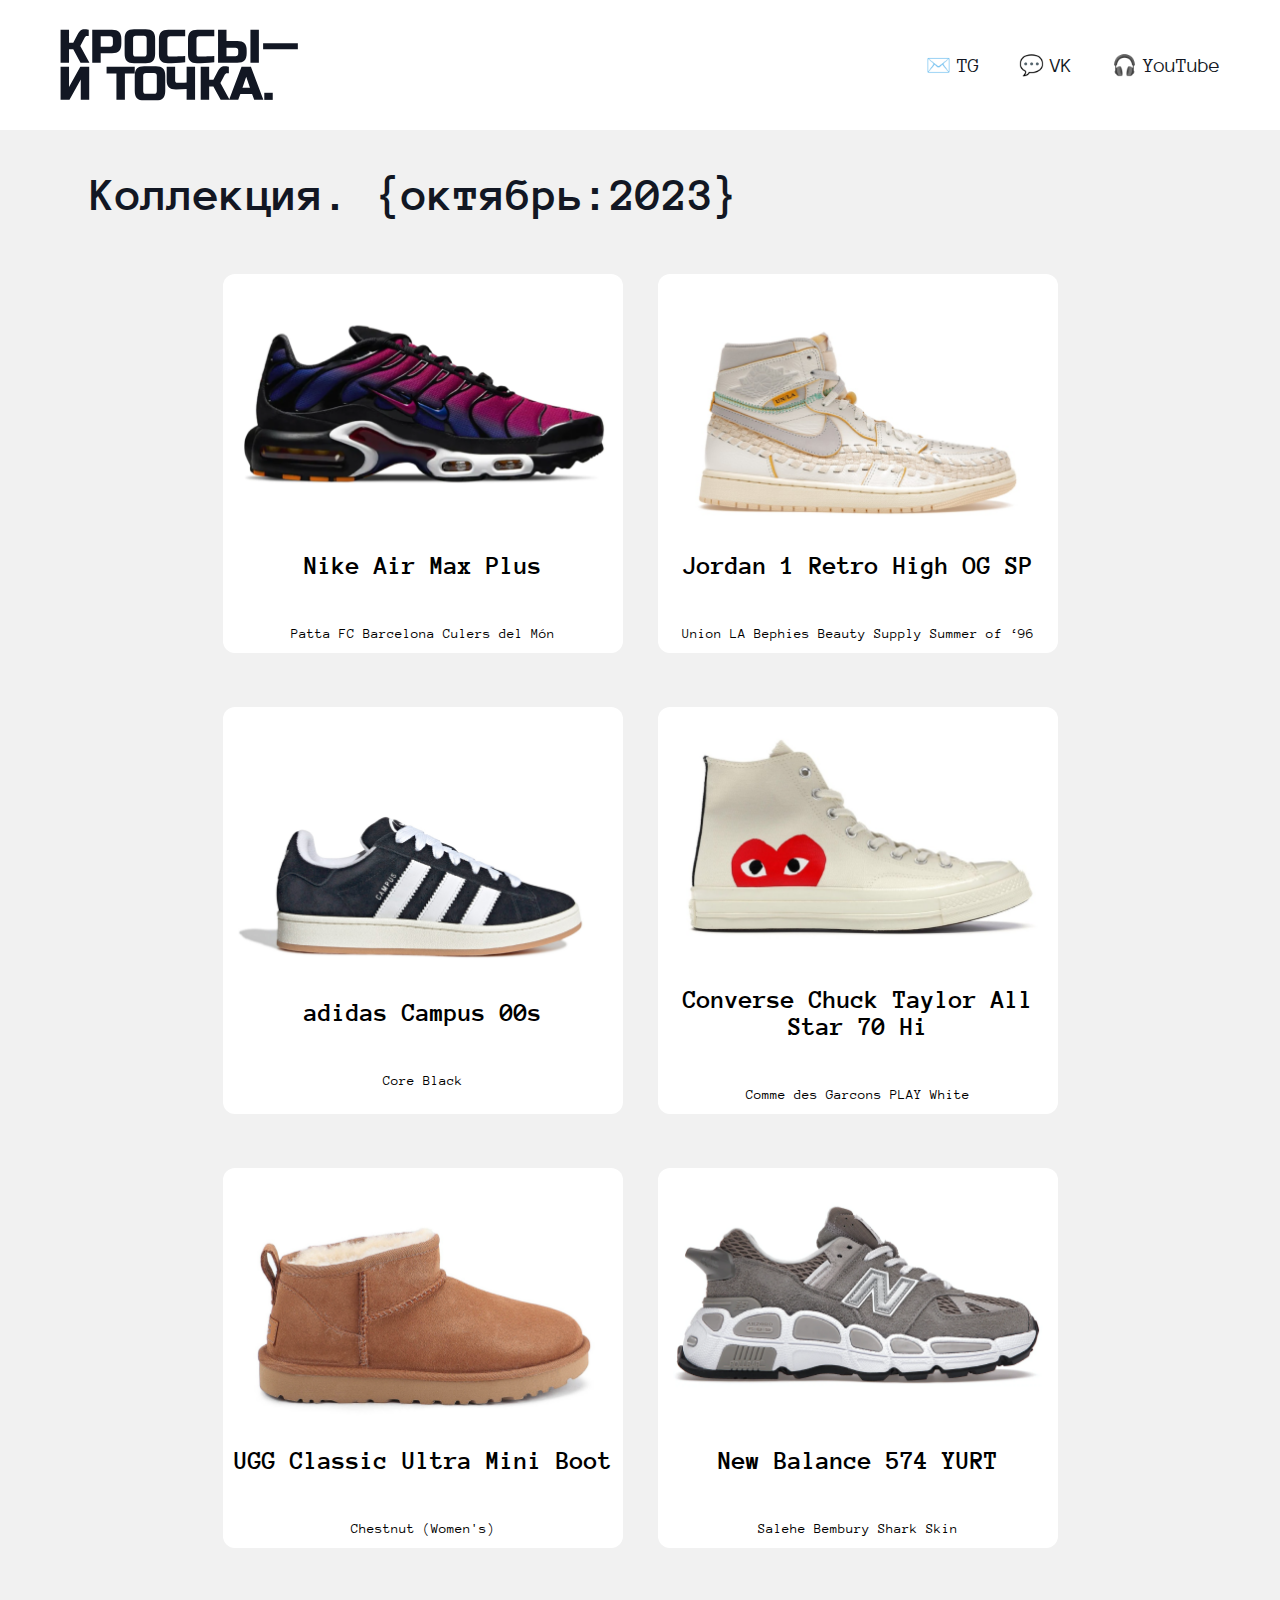
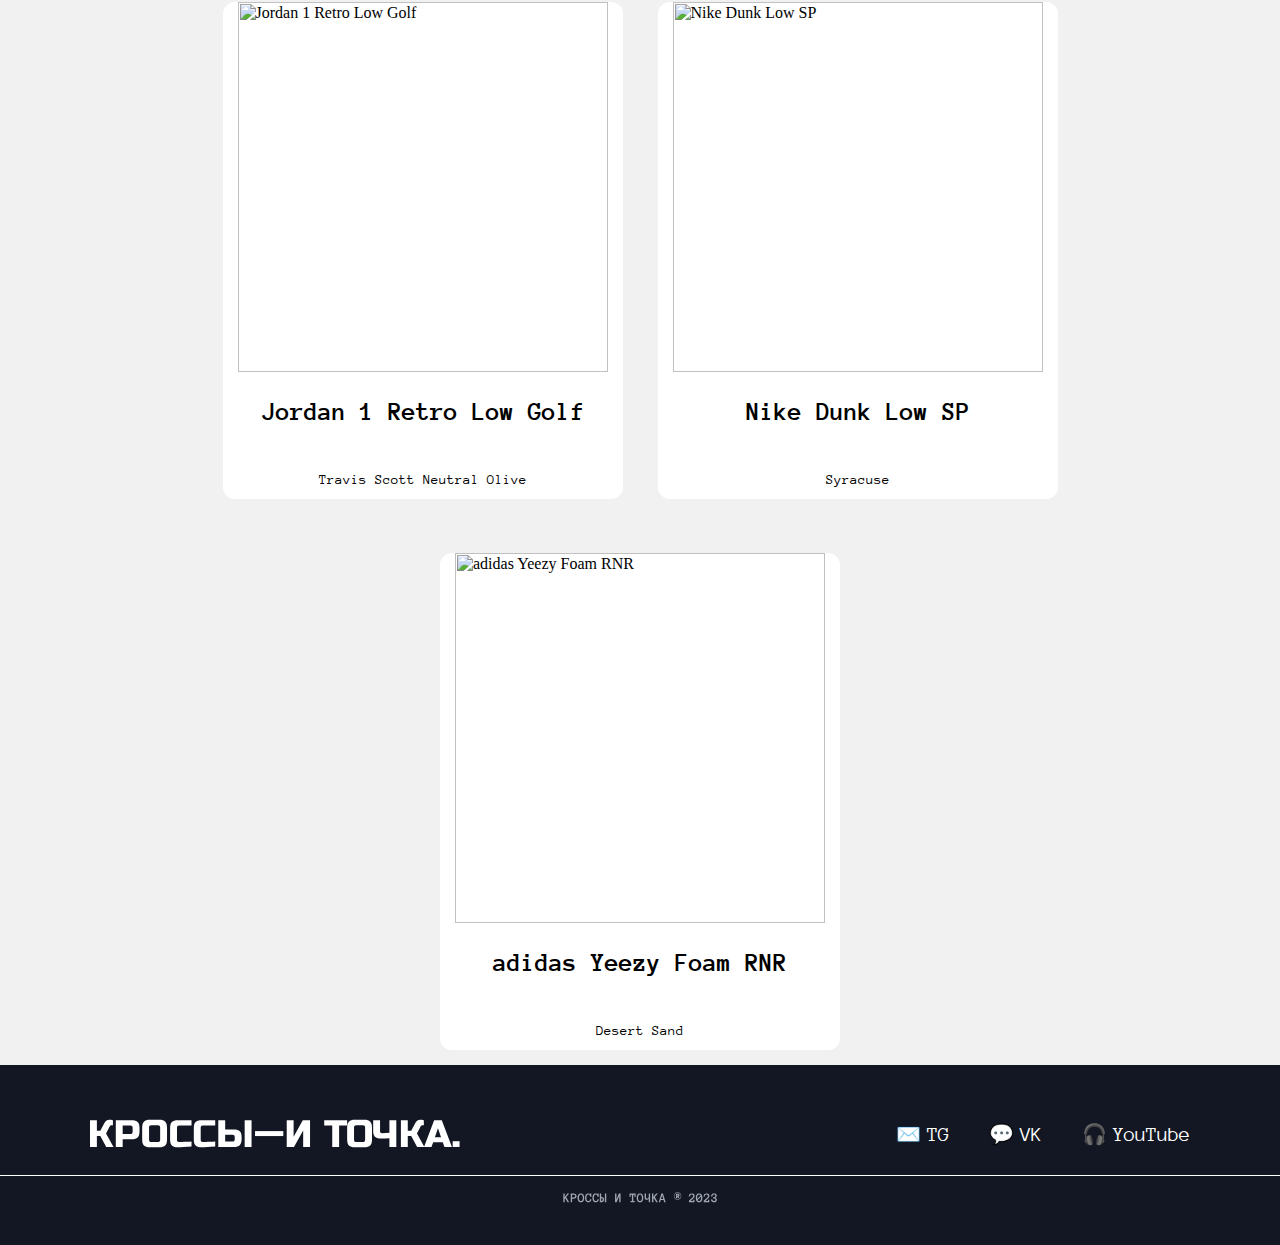
==== index.html @ 6ede8986 "frst webPage" ====
<html lang="ru">
  <head>
    <meta charset="UTF-8">
    <meta name="viewport" content="width=device-width, initial-scale=1.0">
    <title>Кроссы — и точка</title>
    <link rel="stylesheet" href="style.css"/>
  </head>
  <body>

    <header>
        <img src="pictures\logo (2).svg" alt="logo2" class="title">
        <ul class="social-links">
          <li> <span class="smiley">✉️</span> <a href="https://t.me/bepsicki">TG</a></li>
          <li> <span class="smiley">💬</span> <a href="https://vk.com/toowee">VK</a></li>        
          <li> <span class="smiley">🎧</span> <a href="https://music.yandex.ru/users/bytoowee/playlists/3">YouTube</a></li>
      </ul>
    </header>

    <section class = "main">
      <h2 class="subtitle">Коллекция. {октябрь:2023}</h2>
      <div class = "content__cards">  
        <div class="container">
          <img alt="" src="pictures\image 3.png" class="container__image" />
            <div class="card__info">
              <h3 class="container__title">Nike Air Max Plus</h3>
              <p class="container__text">Patta FC Barcelona Culers del Món</p>
            </div>
        </div>
        <div class="container">
          <img alt="" src="pictures\image 3 (5).png" class="container__image" />
            <div class="card__info">
              <h3 class="container__title">Jordan 1 Retro High OG SP</h3>
              <p class="container__text">Union LA Bephies Beauty Supply Summer of ‘96</p>
            </div>
        </div>
        <div class="container">
          <img alt="" src="pictures\image 3 (2).png" class="container__image" />
            <div class="card__info">
              <h3 class="container__title">adidas Campus 00s</h3>
              <p class="container__text">Core Black</p>
            </div>
        </div>
        <div class="container">
          <img alt="" src="pictures\image 3 (3).png" class="container__image" />
            <div class="card__info">
              <h3 class="container__title">Converse Chuck Taylor All Star 70 Hi</h3>
              <p class="container__text">Comme des Garcons PLAY White</p>
            </div>
        </div>
        <div class="container">
          <img alt="" src="pictures\image 3 (6).png" class="container__image" />
            <div class="card__info">
              <h3 class="container__title">UGG Classic Ultra Mini Boot</h3>
              <p class="container__text">Chestnut (Women's)</p>
            </div>
        </div>
        <div class="container">
          <img alt="" src="pictures\image 3 (4).png" class="container__image" />
            <div class="card__info">
              <h3 class="container__title">New Balance 574 YURT</h3>
              <p class="container__text">Salehe Bembury Shark Skin</p>
            </div>
        </div>
        <div class="container">
          <img alt="Jordan 1 Retro Low Golf" src="https://sandbox-teens.practicum-team.ru/tasks/03-more-html-and-css-sprint/01-flex-sandboxes/07-training/sandbox-01/pre/images/1.png" class="container__image" />
            <div class="card__info">
              <h3 class="container__title">Jordan 1 Retro Low Golf</h3>
              <p class="container__text">Travis Scott Neutral Olive</p>
            </div>
        </div>
        <div class="container">
          <img alt="Nike Dunk Low SP" src="https://sandbox-teens.practicum-team.ru/tasks/03-more-html-and-css-sprint/01-flex-sandboxes/07-training/sandbox-01/pre/images/2.png" class="container__image" />
            <div class="card__info">
              <h3 class="container__title">Nike Dunk Low SP</h3>
              <p class="container__text">Syracuse</p>
            </div>
        </div>
        <div class="container">
          <img alt="adidas Yeezy Foam RNR" src="https://sandbox-teens.practicum-team.ru/tasks/03-more-html-and-css-sprint/01-flex-sandboxes/07-training/sandbox-01/pre/images/3.png" class="container__image" />
            <div class="card__info">
              <h3 class="container__title">adidas Yeezy Foam RNR</h3>
              <p class="container__text">Desert Sand</p>
            </div>     
        </div>
      </div>
    </section>

    <footer>
      <div class="footer__container">
        <div class="footer__first">
            <img src="pictures\logo (1).svg" alt="logo1" class = "subtitle_footer">
            <ul class="social-links2">
              <li> <span class="smiley">✉️</span> <a href="https://t.me/bepsicki">TG</a></li>
              <li> <span class="smiley">💬</span> <a href="https://vk.com/toowee">VK</a></li>        
              <li> <span class="smiley">🎧</span> <a href="https://music.yandex.ru/users/bytoowee/playlists/3">YouTube</a></li>
            </ul>
        </div>
        <div class="footer__second">
          <img src="pictures\КРОССЫ И ТОЧКА  2023.svg" alt="logo3" class="footer2">
        </div>   
      </div>
      
    </footer>

  </body>
</html>
---- style.css ----
@font-face {
    font-family: "Anonymous Pro";
    src: url(fonts/AnonymousPro-Bold.ttf);
    font-weight: 700;
}

@font-face {
  font-family: "Anonymous Pro";
  src: url(fonts/AnonymousPro-Regular.ttf);
}

h1 {
    font-family: "Anonymous Pro", sans-serif;
    color: rgb(230, 230, 230);
    font-size: 56px;
}

h2 {
  font-family: "Anonymous Pro", sans-serif;
	font-size: 48px;
}

.container {
	display: inline-block;
	margin: 15px;
}

h3 {
  font-family: "Anonymous Pro", sans-serif;
	font-size: 26px;
}

p {
  font-family: "Anonymous Pro", sans-serif;
  font-size: 14px;
}

img {
	width: 370px;
}

.title{
  margin-right: 39%;
  width: auto;
  height: 55%;
}

header{
  display: flex;
  flex-direction: row;
  justify-content: center; 
  align-items: center; 
  background-image: url("https://i.pinimg.com/originals/46/1c/ce/461cce21eba7c92d45b65b0ac9b56435.gif");
  background-size: cover;
  width: 100%; 
  height: 130px; 
  padding: 0; 
  position: relative; 
  
}
.social-links {
  list-style: none;
  padding: 0;
  display: flex;
  gap: 40px; /* Расстояние между ссылками */
  margin-left: 10%;
}
.social-links2 {
  list-style: none;
  padding: 0;
  display: flex;
  gap: 40px; /* Расстояние между ссылками */
  margin-right: 7%;
}
.social-links li a {
  text-decoration: none;
  font-family: "Anonymous Pro", sans-serif;
  color: rgba(18, 23, 35, 1);
  font-size: 21px;
}
.social-links2 li a {
  text-decoration: none;
  font-family: "Anonymous Pro", sans-serif;
  color: rgb(255, 255, 255);
  font-size: 21px;
}
.smiley {
  font-size: 20px; 
  margin-right: 2px; /* Промежуток между смайликом и текстом */
}

body{
  margin: 0;
  padding: 0;
}

.main{
  display: flex;
  flex-direction: column;
  flex: 1 1 auto;
  background-color: rgba(241, 241, 241, 1);
}
.subtitle{
  color: rgba(18, 23, 35, 1);
  justify-content:center;
  margin-left: 7%;
}
.content__cards{
  display: flex;
  flex-wrap: wrap;
  width: 100%;
  row-gap: 24px;
  column-gap: 5px;
  justify-content: center;
}
.container{
  display: flex;
  flex-direction: column;
  align-items: center;
  justify-content: center;
  width: 100%;
  max-width: 400px;
  background-color: white;
  border-radius: 12px;
}
.card__info{
  width: 100%; 
  display: flex;
  flex-direction: column;
  align-items: center;
  justify-content: center;
  gap: 10px;
  text-align: center;
  border-radius: 14px;
  background: white;
  min-height: 120px;
}

.container__text{
  line-height: 10px;
}

footer {
  width: 100%;
  height: 20%;
  display: flex;
  justify-content: center;
  background-color:rgba(18, 23, 35, 1);
  align-items: center;
  justify-content:center;
}
.footer__container {
  display: flex;
  flex-direction: column;
  justify-content: center;
  width: 100%;
}

.footer__first {
  display: flex;
  flex-direction: row;
  justify-content: space-between;
}

.footer__second {
  display: flex;
  justify-content: space-around;
  border-top: 1px solid white;
  color: grey;
  margin-top: 1%;
} 
.subtitle_footer{
  color: rgb(230, 230, 230);
  margin-left: 7%;
}
.footer2{
  height: auto;
  width: 12%;
  justify-content: center;
  margin-top: 1.3%;
}

a {
  text-decoration: none;
}
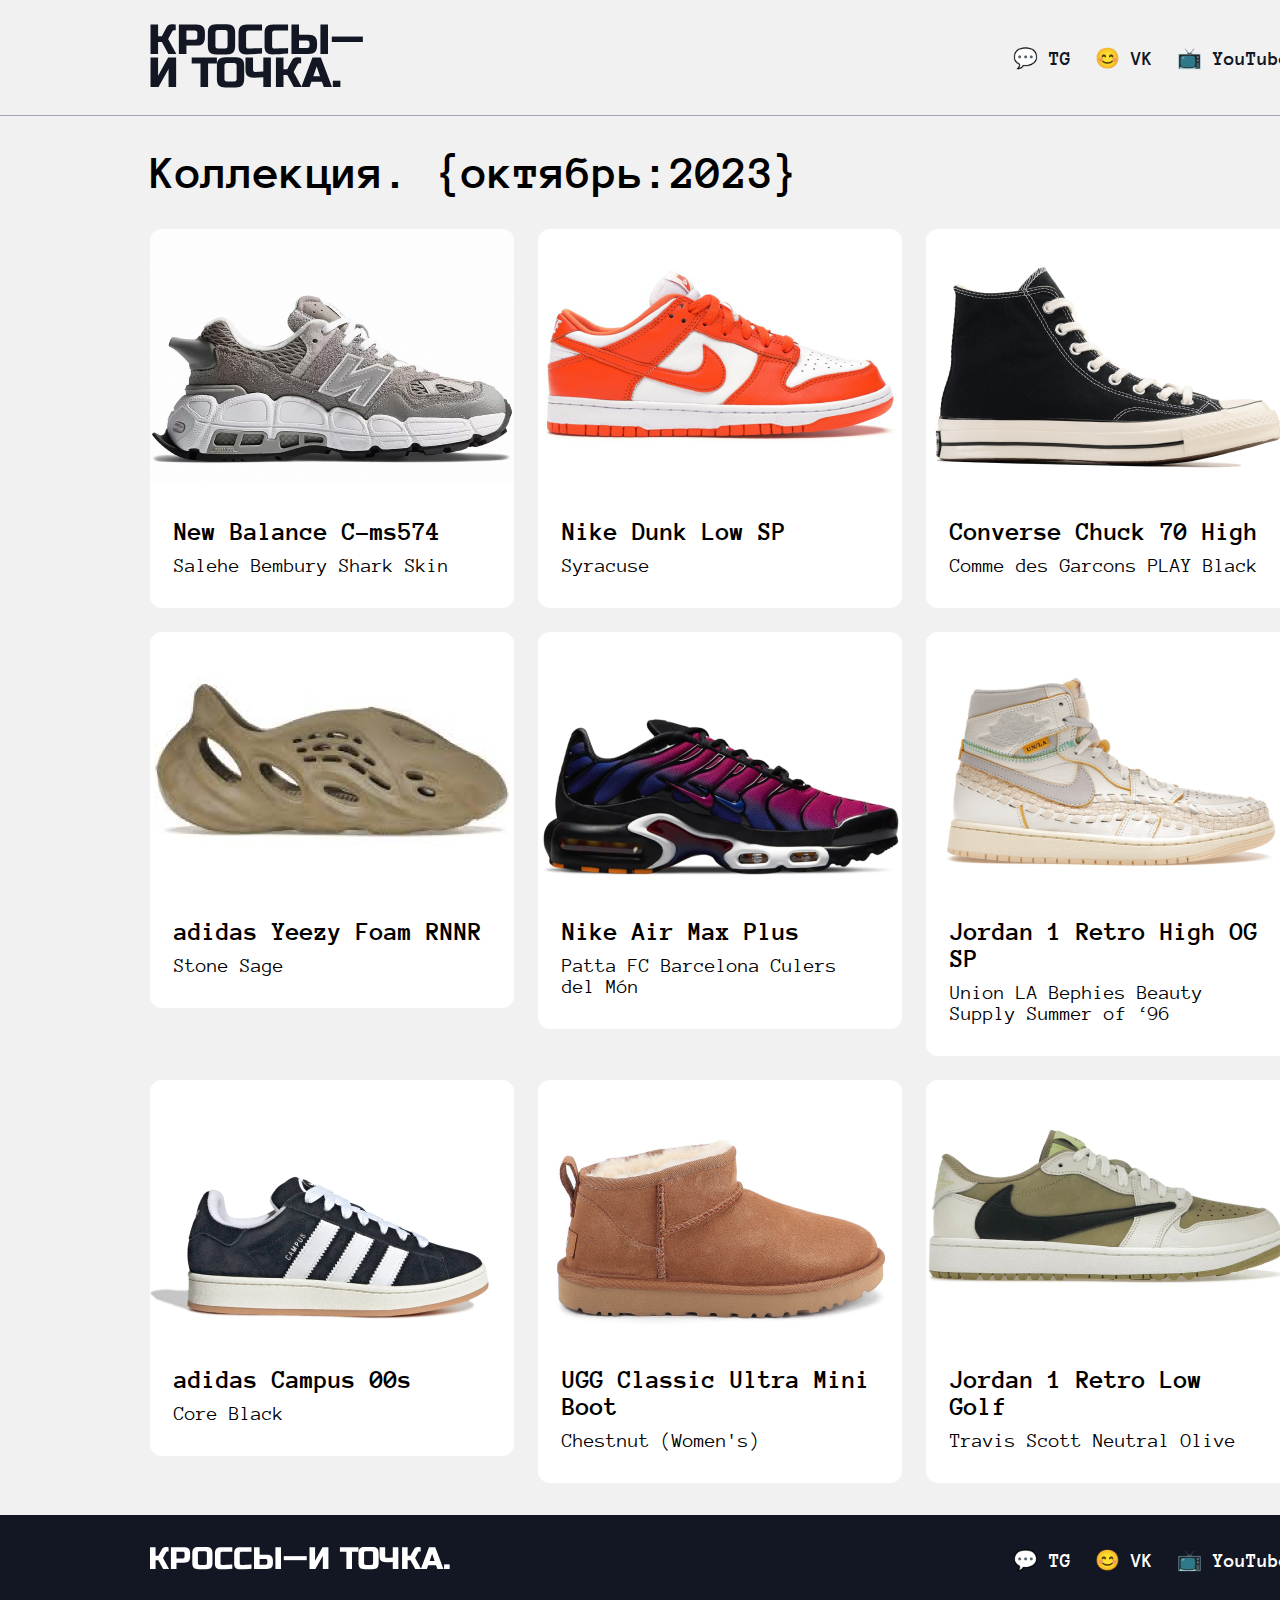
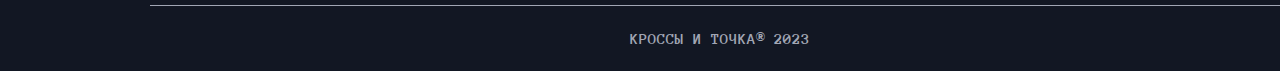
==== commit 5cc46cf4: "xyu" ====
--- a/index.html
+++ b/index.html
@@ -1,106 +1,131 @@
+<!DOCTYPE html>
 <html lang="ru">
-  <head>
+<head>
     <meta charset="UTF-8">
-    <meta name="viewport" content="width=device-width, initial-scale=1.0">
-    <title>Кроссы — и точка</title>
-    <link rel="stylesheet" href="style.css"/>
-  </head>
-  <body>
+    <meta name="viewport" content="width=device-width, initial-scale=1">
+    <title>Кроссы и точка</title>
+    <link href="./style.css" rel="stylesheet" />
+</head>
+<body>
+    <main>
+        <header>
+            <div class="header-container">
+                <a href="index.html" class="logo-link">
+                    <img alt="Кроссы и точка" src="/pictures/logo (2).svg" />
+                </a>
+                <nav>
+                    <ul class="nav-list">
+                        <li class="nav-item">
+                            <a href="https://t.me/bepsicki" class="nav-link">💬 TG</a>
+                        </li>
+                        <li class="nav-item">
+                            <a href="https://vk.com/toowee" class="nav-link">😊 VK</a>
+                        </li>
+                        <li class="nav-item">
+                            <a href="https://www.youtube.com/" class="nav-link">📺 YouTube</a>
+                        </li>
+                    </ul>
+                </nav>
+            </div>
+        </header>
 
-    <header>
-        <img src="pictures\logo (2).svg" alt="logo2" class="title">
-        <ul class="social-links">
-          <li> <span class="smiley">✉️</span> <a href="https://t.me/bepsicki">TG</a></li>
-          <li> <span class="smiley">💬</span> <a href="https://vk.com/toowee">VK</a></li>        
-          <li> <span class="smiley">🎧</span> <a href="https://music.yandex.ru/users/bytoowee/playlists/3">YouTube</a></li>
-      </ul>
-    </header>
-
-    <section class = "main">
-      <h2 class="subtitle">Коллекция. {октябрь:2023}</h2>
-      <div class = "content__cards">  
-        <div class="container">
-          <img alt="" src="pictures\image 3.png" class="container__image" />
-            <div class="card__info">
-              <h3 class="container__title">Nike Air Max Plus</h3>
-              <p class="container__text">Patta FC Barcelona Culers del Món</p>
+        <div class="content">
+            <h1 class="subtitle">Коллекция. {октябрь:2023}</h1>
+            <div class="sneakers">
+                <div class="sneaker NB">
+                    <a href="NB.html"><img alt="New Balance C-ms574" src="/pictures/sneaker__img.png" class="sneaker-image" /></a>
+                    <div class="sneaker-info">
+                        <h3>New Balance C-ms574</h3>
+                        <p>Salehe Bembury Shark Skin</p>
+                    </div>
+                </div>
+                
+                <div class="sneaker Nike">
+                    <a href="Nike.html"><img alt="Nike Dunk Low SP" src="/pictures/sneaker__img (1).png" class="sneaker-image" /></a>
+                    <div class="sneaker-info">
+                        <h3>Nike Dunk Low SP</h3>
+                        <p>Syracuse</p>
+                    </div>
+                </div>
+                
+                <div class="sneaker Converse">
+                    <a href="Converse.html"><img alt="Converse Chuck Taylor 70 High" src="/pictures/sneaker__img (2).png" class="sneaker-image" /></a>
+                    <div class="sneaker-info">
+                        <h3>Converse Chuck 70 High</h3>
+                        <p>Comme des Garcons PLAY Black</p>
+                    </div>
+                </div>
+                <div class="sneaker">
+                    <img alt="adidas Yeezy Foam RNNR" src="/pictures/sneaker__img (3).png" class="sneaker-image" />
+                    <div class="sneaker-info">
+                        <h3>adidas Yeezy Foam RNNR</h3>
+                        <p>Stone Sage</p>
+                    </div>
+                </div>
+                <div class="sneaker">
+                    <img alt="Nike Air Max Plus" src="/pictures/sneaker__img (4).png" class="sneaker-image" />
+                    <div class="sneaker-info">
+                        <h3>Nike Air Max Plus</h3>
+                        <p>Patta FC Barcelona Culers del Món</p>
+                    </div>
+                </div>
+                <div class="sneaker">
+                    <img alt="Jordan 1 Retro High OG SP" src="/pictures/sneaker__img (5).png" class="sneaker-image" />
+                    <div class="sneaker-info">
+                        <h3>Jordan 1 Retro High OG SP</h3>
+                        <p>Union LA Bephies Beauty Supply Summer of ‘96</p>
+                    </div>
+                </div>
+                <div class="sneaker">
+                    <img alt="adidas Campus 00s" src="/pictures/sneaker__img (6).png" class="sneaker-image" />
+                    <div class="sneaker-info">
+                        <h3>adidas Campus 00s</h3>
+                        <p>Core Black</p>
+                    </div>
+                </div>
+                
+                <div class="sneaker">
+                    <img alt="UGG Classic Ultra Mini Boot" src="/pictures/sneaker__img (7).png" class="sneaker-image" />
+                    <div class="sneaker-info">
+                        <h3>UGG Classic Ultra Mini Boot</h3>
+                        <p>Chestnut (Women's)</p>
+                    </div>
+                </div>
+                
+                <div class="sneaker">
+                    <img alt="Jordan 1 Retro Low Golf" src="/pictures/sneaker__img (8).png" class="sneaker-image" />
+                    <div class="sneaker-info">
+                        <h3>Jordan 1 Retro Low Golf</h3>
+                        <p>Travis Scott Neutral Olive</p>
+                    </div>
+                </div>
+                
             </div>
         </div>
-        <div class="container">
-          <img alt="" src="pictures\image 3 (5).png" class="container__image" />
-            <div class="card__info">
-              <h3 class="container__title">Jordan 1 Retro High OG SP</h3>
-              <p class="container__text">Union LA Bephies Beauty Supply Summer of ‘96</p>
+
+        <footer>
+            <div class="footer-content">
+                <a class="footer__logo-link" href="/">
+                    <img alt="Кроссы и точка" src="/pictures/logo (1).svg" class="footer__logo-image" />
+                </a>
+                <nav>
+                    <ul class="nav-list">
+                        <li class="nav-item">
+                            <a href="https://t.me/bepsicki" class="nav-link">💬 TG</a>
+                        </li>
+                        <li class="nav-item">
+                            <a href="https://vk.com/toowee" class="nav-link">😊 VK</a>
+                        </li>
+                        <li class="nav-item">
+                            <a href="https://www.youtube.com/" class="nav-link">📺 YouTube</a>
+                        </li>
+                    </ul>
+                </nav>
             </div>
-        </div>
-        <div class="container">
-          <img alt="" src="pictures\image 3 (2).png" class="container__image" />
-            <div class="card__info">
-              <h3 class="container__title">adidas Campus 00s</h3>
-              <p class="container__text">Core Black</p>
+            <div class="copyright">
+                <p class="copyright-text">КРОССЫ И ТОЧКА® 2023</p>
             </div>
-        </div>
-        <div class="container">
-          <img alt="" src="pictures\image 3 (3).png" class="container__image" />
-            <div class="card__info">
-              <h3 class="container__title">Converse Chuck Taylor All Star 70 Hi</h3>
-              <p class="container__text">Comme des Garcons PLAY White</p>
-            </div>
-        </div>
-        <div class="container">
-          <img alt="" src="pictures\image 3 (6).png" class="container__image" />
-            <div class="card__info">
-              <h3 class="container__title">UGG Classic Ultra Mini Boot</h3>
-              <p class="container__text">Chestnut (Women's)</p>
-            </div>
-        </div>
-        <div class="container">
-          <img alt="" src="pictures\image 3 (4).png" class="container__image" />
-            <div class="card__info">
-              <h3 class="container__title">New Balance 574 YURT</h3>
-              <p class="container__text">Salehe Bembury Shark Skin</p>
-            </div>
-        </div>
-        <div class="container">
-          <img alt="Jordan 1 Retro Low Golf" src="https://sandbox-teens.practicum-team.ru/tasks/03-more-html-and-css-sprint/01-flex-sandboxes/07-training/sandbox-01/pre/images/1.png" class="container__image" />
-            <div class="card__info">
-              <h3 class="container__title">Jordan 1 Retro Low Golf</h3>
-              <p class="container__text">Travis Scott Neutral Olive</p>
-            </div>
-        </div>
-        <div class="container">
-          <img alt="Nike Dunk Low SP" src="https://sandbox-teens.practicum-team.ru/tasks/03-more-html-and-css-sprint/01-flex-sandboxes/07-training/sandbox-01/pre/images/2.png" class="container__image" />
-            <div class="card__info">
-              <h3 class="container__title">Nike Dunk Low SP</h3>
-              <p class="container__text">Syracuse</p>
-            </div>
-        </div>
-        <div class="container">
-          <img alt="adidas Yeezy Foam RNR" src="https://sandbox-teens.practicum-team.ru/tasks/03-more-html-and-css-sprint/01-flex-sandboxes/07-training/sandbox-01/pre/images/3.png" class="container__image" />
-            <div class="card__info">
-              <h3 class="container__title">adidas Yeezy Foam RNR</h3>
-              <p class="container__text">Desert Sand</p>
-            </div>     
-        </div>
-      </div>
-    </section>
-
-    <footer>
-      <div class="footer__container">
-        <div class="footer__first">
-            <img src="pictures\logo (1).svg" alt="logo1" class = "subtitle_footer">
-            <ul class="social-links2">
-              <li> <span class="smiley">✉️</span> <a href="https://t.me/bepsicki">TG</a></li>
-              <li> <span class="smiley">💬</span> <a href="https://vk.com/toowee">VK</a></li>        
-              <li> <span class="smiley">🎧</span> <a href="https://music.yandex.ru/users/bytoowee/playlists/3">YouTube</a></li>
-            </ul>
-        </div>
-        <div class="footer__second">
-          <img src="pictures\КРОССЫ И ТОЧКА  2023.svg" alt="logo3" class="footer2">
-        </div>   
-      </div>
-      
-    </footer>
-
-  </body>
+        </footer>
+    </main> 
+</body>
 </html>--- a/style.css
+++ b/style.css
@@ -1,187 +1,375 @@
-@font-face {
-    font-family: "Anonymous Pro";
-    src: url(fonts/AnonymousPro-Bold.ttf);
-    font-weight: 700;
-}
-
 @font-face {
   font-family: "Anonymous Pro";
   src: url(fonts/AnonymousPro-Regular.ttf);
-}
-
-h1 {
-    font-family: "Anonymous Pro", sans-serif;
-    color: rgb(230, 230, 230);
-    font-size: 56px;
-}
-
-h2 {
-  font-family: "Anonymous Pro", sans-serif;
-	font-size: 48px;
-}
-
-.container {
-	display: inline-block;
-	margin: 15px;
-}
-
-h3 {
-  font-family: "Anonymous Pro", sans-serif;
-	font-size: 26px;
-}
-
-p {
-  font-family: "Anonymous Pro", sans-serif;
-  font-size: 14px;
-}
-
-img {
-	width: 370px;
-}
-
-.title{
-  margin-right: 39%;
-  width: auto;
-  height: 55%;
-}
-
-header{
-  display: flex;
-  flex-direction: row;
-  justify-content: center; 
-  align-items: center; 
-  background-image: url("https://i.pinimg.com/originals/46/1c/ce/461cce21eba7c92d45b65b0ac9b56435.gif");
-  background-size: cover;
-  width: 100%; 
-  height: 130px; 
-  padding: 0; 
-  position: relative; 
-  
-}
-.social-links {
+  font-weight: 400;
+  font-style: normal;
+  display: swap;
+}
+
+@font-face {
+  font-family: "Anonymous Pro";
+  src: url(fonts/AnonymousPro-Bold.ttf);
+  font-weight: 700;
+  font-style: normal;
+  display: swap;
+}
+
+* {
+  box-sizing: border-box;
+}
+
+body,h1,h2,h3,p,ul,li {
+  margin: 0;
+}
+ul {
   list-style: none;
   padding: 0;
-  display: flex;
-  gap: 40px; /* Расстояние между ссылками */
-  margin-left: 10%;
-}
-.social-links2 {
-  list-style: none;
-  padding: 0;
-  display: flex;
-  gap: 40px; /* Расстояние между ссылками */
-  margin-right: 7%;
-}
-.social-links li a {
-  text-decoration: none;
-  font-family: "Anonymous Pro", sans-serif;
-  color: rgba(18, 23, 35, 1);
-  font-size: 21px;
-}
-.social-links2 li a {
-  text-decoration: none;
-  font-family: "Anonymous Pro", sans-serif;
-  color: rgb(255, 255, 255);
-  font-size: 21px;
-}
-.smiley {
-  font-size: 20px; 
-  margin-right: 2px; /* Промежуток между смайликом и текстом */
-}
-
-body{
-  margin: 0;
-  padding: 0;
-}
-
-.main{
-  display: flex;
-  flex-direction: column;
-  flex: 1 1 auto;
-  background-color: rgba(241, 241, 241, 1);
-}
-.subtitle{
-  color: rgba(18, 23, 35, 1);
-  justify-content:center;
-  margin-left: 7%;
-}
-.content__cards{
-  display: flex;
-  flex-wrap: wrap;
-  width: 100%;
-  row-gap: 24px;
-  column-gap: 5px;
-  justify-content: center;
-}
-.container{
-  display: flex;
-  flex-direction: column;
-  align-items: center;
-  justify-content: center;
-  width: 100%;
-  max-width: 400px;
-  background-color: white;
-  border-radius: 12px;
-}
-.card__info{
-  width: 100%; 
-  display: flex;
-  flex-direction: column;
-  align-items: center;
-  justify-content: center;
-  gap: 10px;
-  text-align: center;
-  border-radius: 14px;
-  background: white;
-  min-height: 120px;
-}
-
-.container__text{
-  line-height: 10px;
-}
-
-footer {
-  width: 100%;
-  height: 20%;
-  display: flex;
-  justify-content: center;
-  background-color:rgba(18, 23, 35, 1);
-  align-items: center;
-  justify-content:center;
-}
-.footer__container {
-  display: flex;
-  flex-direction: column;
-  justify-content: center;
-  width: 100%;
-}
-
-.footer__first {
-  display: flex;
-  flex-direction: row;
-  justify-content: space-between;
-}
-
-.footer__second {
-  display: flex;
-  justify-content: space-around;
-  border-top: 1px solid white;
-  color: grey;
-  margin-top: 1%;
-} 
-.subtitle_footer{
-  color: rgb(230, 230, 230);
-  margin-left: 7%;
-}
-.footer2{
-  height: auto;
-  width: 12%;
-  justify-content: center;
-  margin-top: 1.3%;
-}
-
+}
 a {
   text-decoration: none;
 }
 
-
+body, html {
+  font-family: "Anonymous Pro", sans-serif;
+  width: 1440px;
+  margin: 0 auto;
+  padding: 0 auto;
+}
+
+main {
+  display: flex;
+  flex-direction: column;
+  align-items: center;
+  background: #F1F1F1;
+  width: 1440px;
+  margin: 0 auto;
+}
+
+header {
+  display: flex;
+  flex-direction: row;
+  align-items: center;
+  justify-content: center;
+  width: 100%;
+  border-bottom: 1px solid #A1A6B4;
+  background-image: url("https://i.pinimg.com/originals/46/1c/ce/461cce21eba7c92d45b65b0ac9b56435.gif");
+}
+
+.header-container {
+  display: flex;
+  justify-content: space-between;
+  width: 100%;
+  max-width: 1140px;
+  margin: 24px 0 24px;
+}
+
+.logo-link {
+  max-width: 215px;
+}
+
+nav {
+  display: flex;
+}
+
+.nav-list {
+  display: flex;
+  align-items: center;
+  width: 100%;
+  gap: 24px;
+}
+
+.nav-item {
+  display: inline;
+}
+
+.nav-link {
+  color: #121723;
+  font-size: 20px;
+  font-weight: 700;
+}
+
+.content {
+  margin: 32px 0;
+  max-width: 1140px;
+}
+
+h1 {
+  font-size: 48px;
+}
+
+.sneakers {
+  display: flex;
+  flex-wrap: wrap;
+  gap: 24px;
+  margin: 32px 0 0;
+}
+
+.sneaker {
+  display: flex;
+  flex-direction: column;
+  align-items: center;
+  max-width: 364px;
+  height: 100%;
+  border-radius: 12px;
+  background: white;
+}
+
+.main {
+  display: flex;
+  width: 1140px;
+  flex-direction: column;
+  align-items: center;
+  gap: 32px;
+  border-radius: 50px 50px 50px 50px;
+  background-color: #fff;
+  padding: 48px;
+  box-sizing: border-box;
+  margin-top: 32px;
+  margin-bottom: 32px;
+  height: auto;
+}
+
+
+
+.p {
+  width: 506px;
+  height: 804px;
+  gap: 24px;
+  display: flex;
+  flex-direction: column;
+  margin-top: 24px;
+}
+
+
+.text {
+  display: flex;
+  flex-direction: column;
+  flex-wrap: wrap;
+  width: 1044px;
+  height: 784px;
+}
+
+.description {
+  display: flex;
+  gap: 24px;
+  flex-direction: column;
+  width: 506px;
+}
+
+.main-des {
+  width: 506px;
+  display: flex;
+  gap: 24px;
+  flex-direction: column;
+}
+
+.dess {
+  display: flex;
+  border-bottom: 1px solid #A1A6B4;
+  align-items: center;
+  padding-top: 12px;
+  padding-bottom: 12px;
+  justify-content: space-between;
+  width: 506px;
+}
+
+.a {
+  font-size: 30px;
+}
+
+
+.card-image {
+  height: 600px;
+  width: 1044px;
+}
+
+.card-info {
+  display: flex;
+  gap: 24px;
+  flex-wrap: wrap;
+}
+
+.card-title {
+  font-family: 'Anonymous Pro';
+  font-size: 48px;
+  font-style: normal;
+  font-weight: 400;
+}
+
+.card-subtitle {
+  font-family: 'Anonymous Pro';
+  font-size: 36px;
+  font-style: normal;
+  font-weight: 400;
+}
+
+.NB:hover, .Nike:hover, .Converse:hover {
+  box-shadow: 0px 4px 4px 0px rgba(0, 0, 0, 0.25);
+  border-radius: 12px;
+  transform: translate(0, -10px);
+}
+.NB, .Nike, .Converse {
+  transition: transform .25s ease-in-out;
+}
+.sneaker-image {
+  width: 100%;
+  border-radius: 12px 12px 0px 0px;
+}
+
+.sneaker-info {
+  display: flex;
+  flex-direction: column;
+  align-items: flex-start;
+  gap: 10px;
+  width: 100%;
+  padding: 32px 24px;
+}
+
+h3 {
+  font-size: 26px;
+}
+
+p {
+  font-size: 20px;
+}
+
+footer {
+  width: 100%;
+  display: flex;
+  flex-direction: column;
+  align-items: center;
+  background: #121723;
+}
+
+.footer-content {
+  display: flex;
+  justify-content: space-between;
+  width: 100%;
+  max-width: 1140px;
+  margin: 32px 0;
+}
+
+.footer__logo-link {
+  max-width: 300px;
+  width: 100%;
+}
+
+footer .nav-link {
+  color: white;
+}
+
+.copyright {
+  display: flex;
+  align-items: center;
+  justify-content: center;
+  width: 100%;
+  max-width: 1140px;
+  border-top: 1px solid #A1A6B4;
+}
+
+.copyright-text {
+  color: #A1A6B4;
+  font-size: 16px;
+  font-weight: 700;
+  margin: 24px 0;
+}
+
+
+
+@media screen and (max-width: 768px) and (min-width: 350px) {
+
+  .sneaker {
+      display: flex;
+      flex-direction: column;
+      margin: 0 auto;
+      width: 325px;
+  }
+  .header-container, header, main, html { 
+      display: flex;
+      width: 100%;
+      flex-direction: column;
+      align-items: center;
+      gap: 24px;
+  }
+  .subtitle {
+      font-size: 36px;
+      padding: 0;
+  }
+  .footer-content {
+      display: flex;
+      width: 375px;
+      flex-direction: column;
+      align-items: center;
+      gap: 24px;
+      box-sizing: border-box;
+  }
+  .subtitle {
+      padding-left: 24px;
+  }
+}
+
+@media screen and (max-width: 768px) and (min-width: 350px) {
+  .card-image {
+      width: 295px;
+      height: 172px;
+  }
+  .main, .card {
+      display: flex;
+      flex-direction: column;
+      margin: 0 auto;
+      width: 360px;
+      padding: 0;
+      align-items: center;
+      height: 1200px;
+  }
+  .p {
+      width: 295px;
+      height: auto;
+      flex-direction: column;
+      display: flex;
+      font-size: 16px;
+      font-style: normal;
+      font-weight: 400;
+      gap: 24px;
+      flex-wrap: wrap;
+  }
+
+  .card-info {
+      display: flex;
+      flex-direction: column;
+      padding: 32.5px 32.5px 0 32.5px;
+  }
+  .card-title {
+      font-size: 32px;
+  }
+  .card-subtitle {
+      font-size: 20px;
+  }
+  .line {
+      width: 295px;
+      font-size: 16px;
+      font-style: normal;
+      font-weight: 400;
+  }
+
+  .text {
+      display: flex;
+      flex-direction: column;
+      justify-content: center;
+      width: auto;
+      height: auto;
+  }
+
+  p {
+      font-size: 16px;
+  }
+
+  .main {
+      margin-top: 24px;
+      margin-bottom: 24px;
+  }
+  body {
+      width: 100%;
+  }
+}
+
